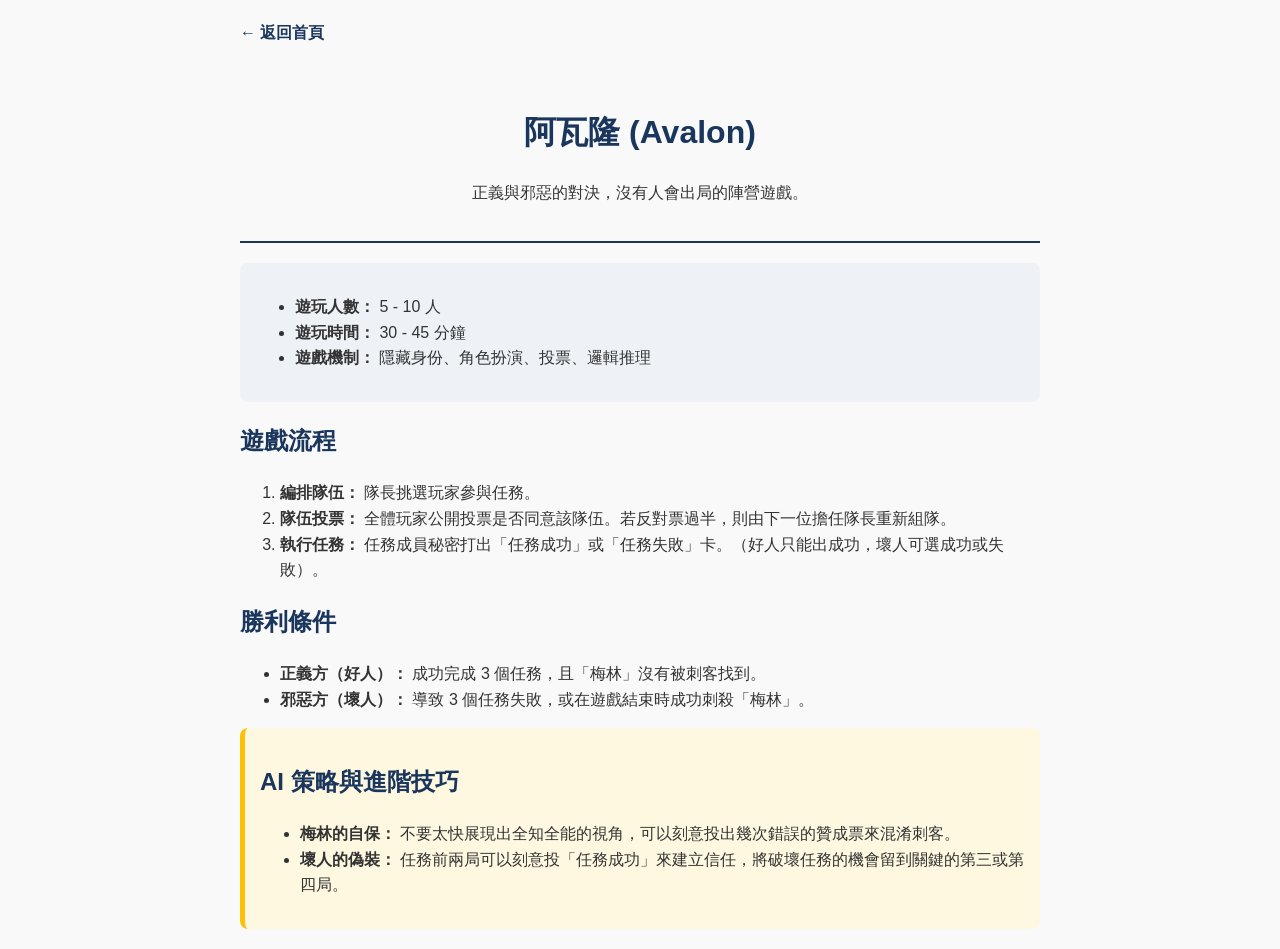
==== games/avalon.html @ fc3745f8 "Add files via upload" ====
<!DOCTYPE html>
<html lang="zh-TW">
<head>
    <meta charset="UTF-8">
    <meta name="viewport" content="width=device-width, initial-scale=1.0">
    <title>阿瓦隆 (Avalon) - 桌遊知識庫</title>
    <link rel="stylesheet" href="../css/style.css">
</head>
<body>
    <a href="../index.html" class="back-link">← 返回首頁</a>
    
    <header>
        <h1>阿瓦隆 (Avalon)</h1>
        <p>正義與邪惡的對決，沒有人會出局的陣營遊戲。</p>
    </header>

    <main>
        <section class="info-card">
            <ul>
                <li><strong>遊玩人數：</strong> 5 - 10 人</li>
                <li><strong>遊玩時間：</strong> 30 - 45 分鐘</li>
                <li><strong>遊戲機制：</strong> 隱藏身份、角色扮演、投票、邏輯推理</li>
            </ul>
        </section>

        <section class="gameplay">
            <h2>遊戲流程</h2>
            <ol>
                <li><strong>編排隊伍：</strong> 隊長挑選玩家參與任務。</li>
                <li><strong>隊伍投票：</strong> 全體玩家公開投票是否同意該隊伍。若反對票過半，則由下一位擔任隊長重新組隊。</li>
                <li><strong>執行任務：</strong> 任務成員秘密打出「任務成功」或「任務失敗」卡。（好人只能出成功，壞人可選成功或失敗）。</li>
            </ol>
        </section>

        <section class="victory">
            <h2>勝利條件</h2>
            <ul>
                <li><strong>正義方（好人）：</strong> 成功完成 3 個任務，且「梅林」沒有被刺客找到。</li>
                <li><strong>邪惡方（壞人）：</strong> 導致 3 個任務失敗，或在遊戲結束時成功刺殺「梅林」。</li>
            </ul>
        </section>

        <section class="strategy">
            <h2>AI 策略與進階技巧</h2>
            <ul>
                <li><strong>梅林的自保：</strong> 不要太快展現出全知全能的視角，可以刻意投出幾次錯誤的贊成票來混淆刺客。</li>
                <li><strong>壞人的偽裝：</strong> 任務前兩局可以刻意投「任務成功」來建立信任，將破壞任務的機會留到關鍵的第三或第四局。</li>
            </ul>
        </section>
    </main>
</body>
</html>
---- css/style.css ----
body {
    font-family: "Helvetica Neue", Helvetica, Arial, "微軟正黑體", sans-serif;
    background-color: #f9f9f9;
    color: #333;
    line-height: 1.6;
    max-width: 800px;
    margin: 0 auto;
    padding: 20px;
}
header {
    text-align: center;
    padding: 20px 0;
    border-bottom: 2px solid #1a365d;
    margin-bottom: 20px;
}
h1, h2, h3 {
    color: #1a365d;
}
.game-list {
    list-style-type: none;
    padding: 0;
}
.game-list li {
    background: white;
    margin-bottom: 15px;
    padding: 15px;
    border-radius: 8px;
    box-shadow: 0 2px 5px rgba(0,0,0,0.1);
}
.game-list a {
    text-decoration: none;
    color: inherit;
}
.game-list a:hover h3 {
    color: #0056b3;
}
/* 子頁面專用樣式 */
.info-card {
    background: #eef2f7;
    padding: 15px;
    border-radius: 8px;
    margin-bottom: 20px;
}
.strategy {
    background: #fff8e1;
    padding: 15px;
    border-radius: 8px;
    border-left: 5px solid #ffc107;
}
.back-link {
    display: inline-block;
    margin-bottom: 20px;
    color: #1a365d;
    text-decoration: none;
    font-weight: bold;
}
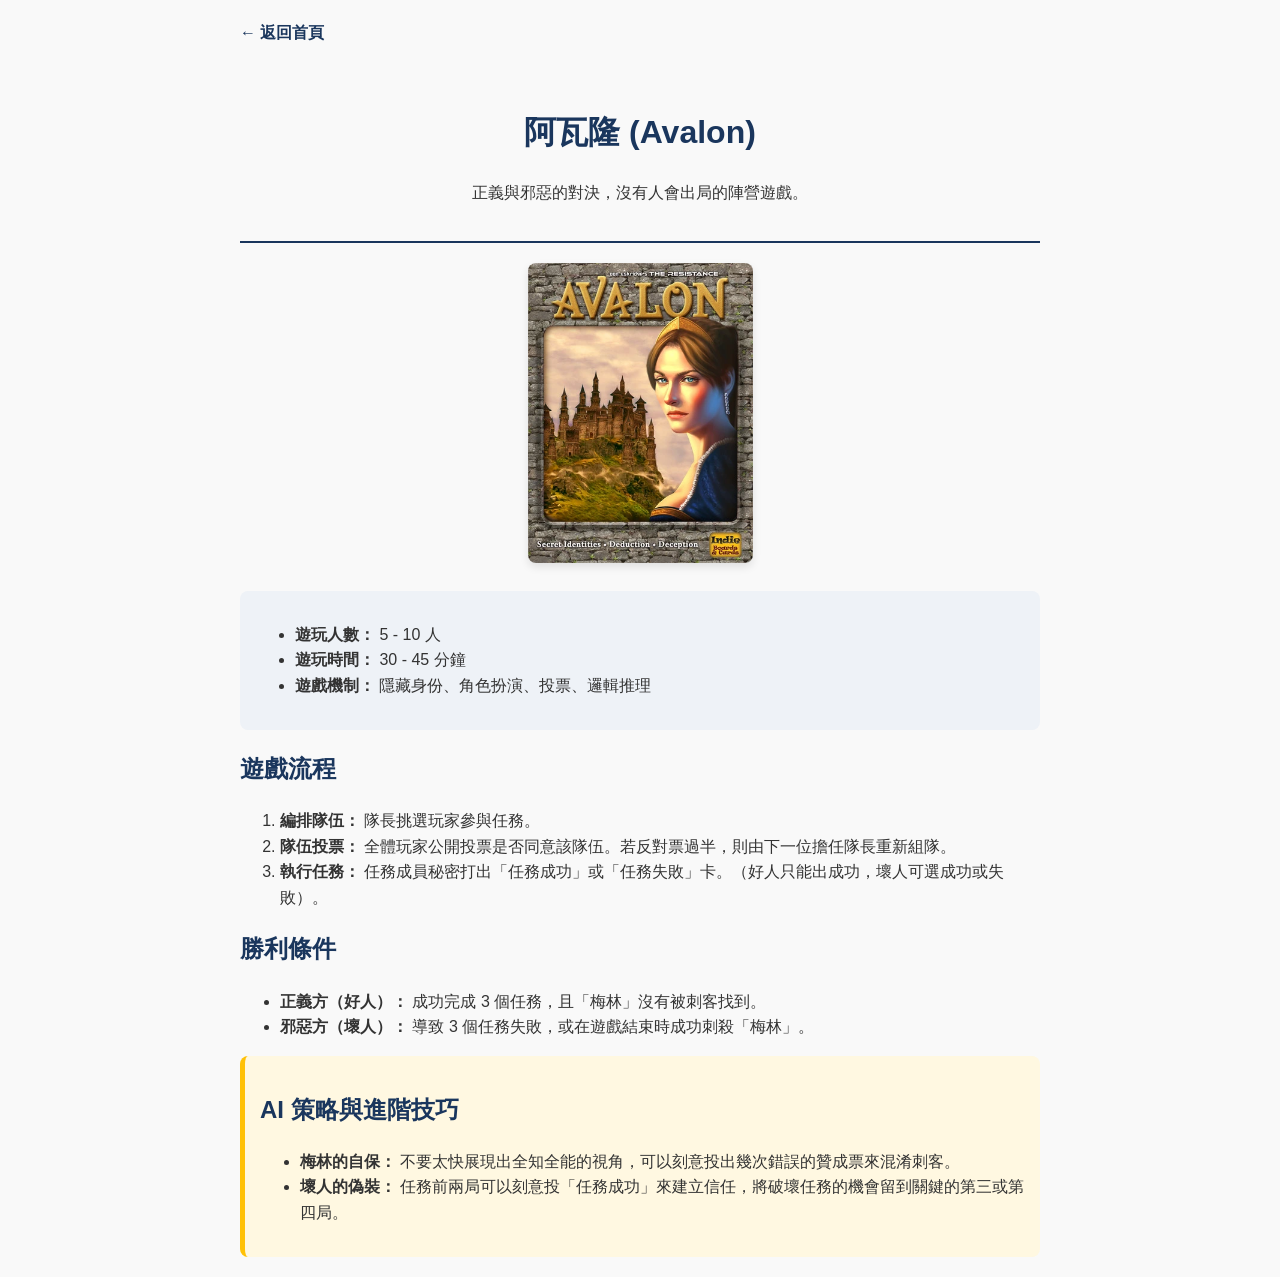
==== commit 4e7851b4: "Update avalon.html" ====
--- a/games/avalon.html
+++ b/games/avalon.html
@@ -13,6 +13,10 @@
         <h1>阿瓦隆 (Avalon)</h1>
         <p>正義與邪惡的對決，沒有人會出局的陣營遊戲。</p>
     </header>
+
+    <div class="game-cover">
+        <img src="../images/avalon.jpg" alt="阿瓦隆桌遊封面">
+    </div>
 
     <main>
         <section class="info-card">
@@ -49,4 +53,4 @@
         </section>
     </main>
 </body>
-</html>+</html>
--- a/css/style.css
+++ b/css/style.css
@@ -53,4 +53,16 @@
     color: #1a365d;
     text-decoration: none;
     font-weight: bold;
-}+}
+/* 遊戲封面圖片樣式 */
+.game-cover {
+    text-align: center;
+    margin-bottom: 20px;
+}
+.game-cover img {
+    max-width: 100%;
+    height: auto;
+    max-height: 300px;
+    border-radius: 8px;
+    box-shadow: 0 4px 8px rgba(0,0,0,0.1);
+}
